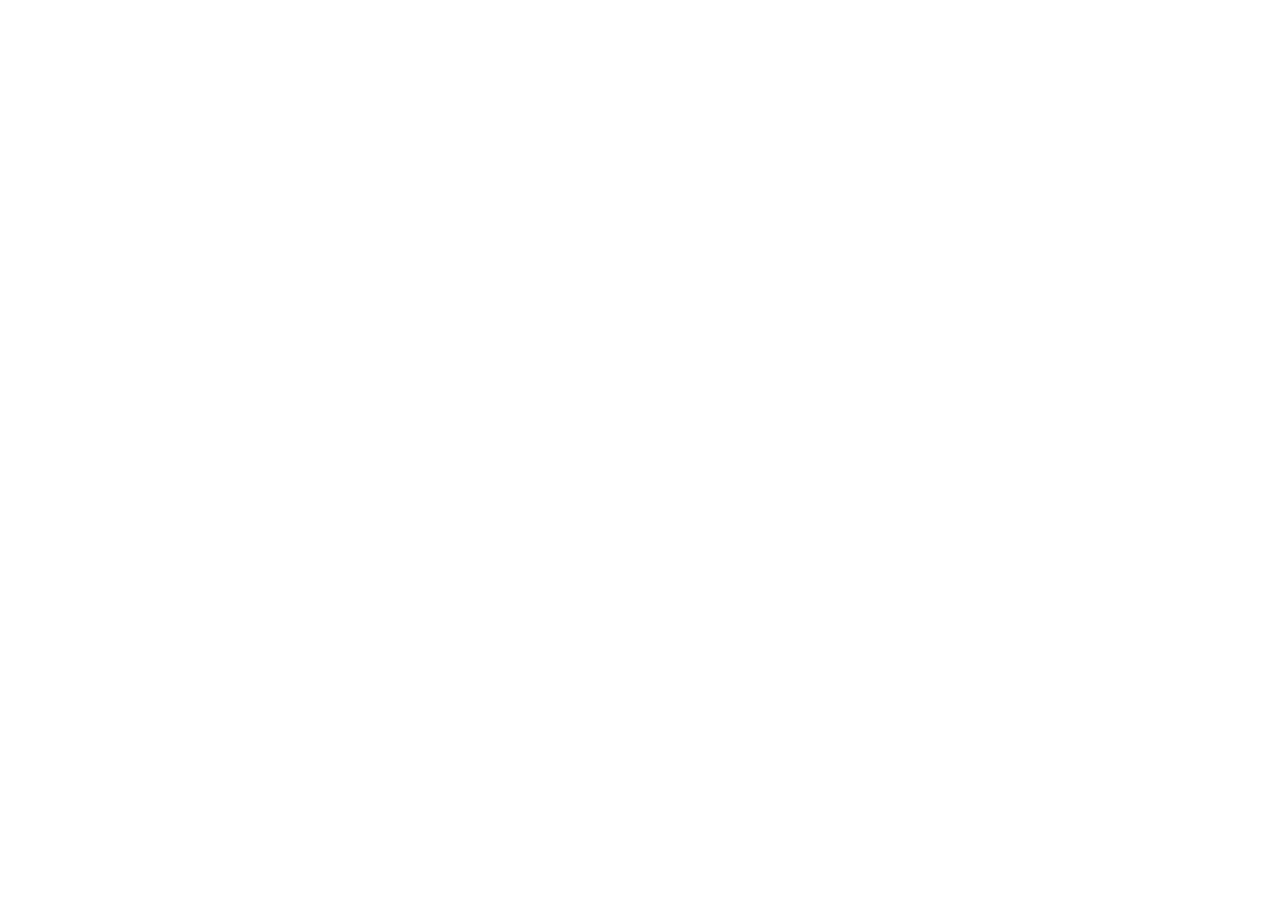
==== index.html @ b4a1689c "Initiate basic login page structure" ====
<!DOCTYPE html>
<html lang="en">
<head>
    <meta charset="UTF-8">
    <meta name="viewport" content="width=device-width, initial-scale=1.0">
    <title>Sign In</title>
</head>
<body>
    
</body>
</html>
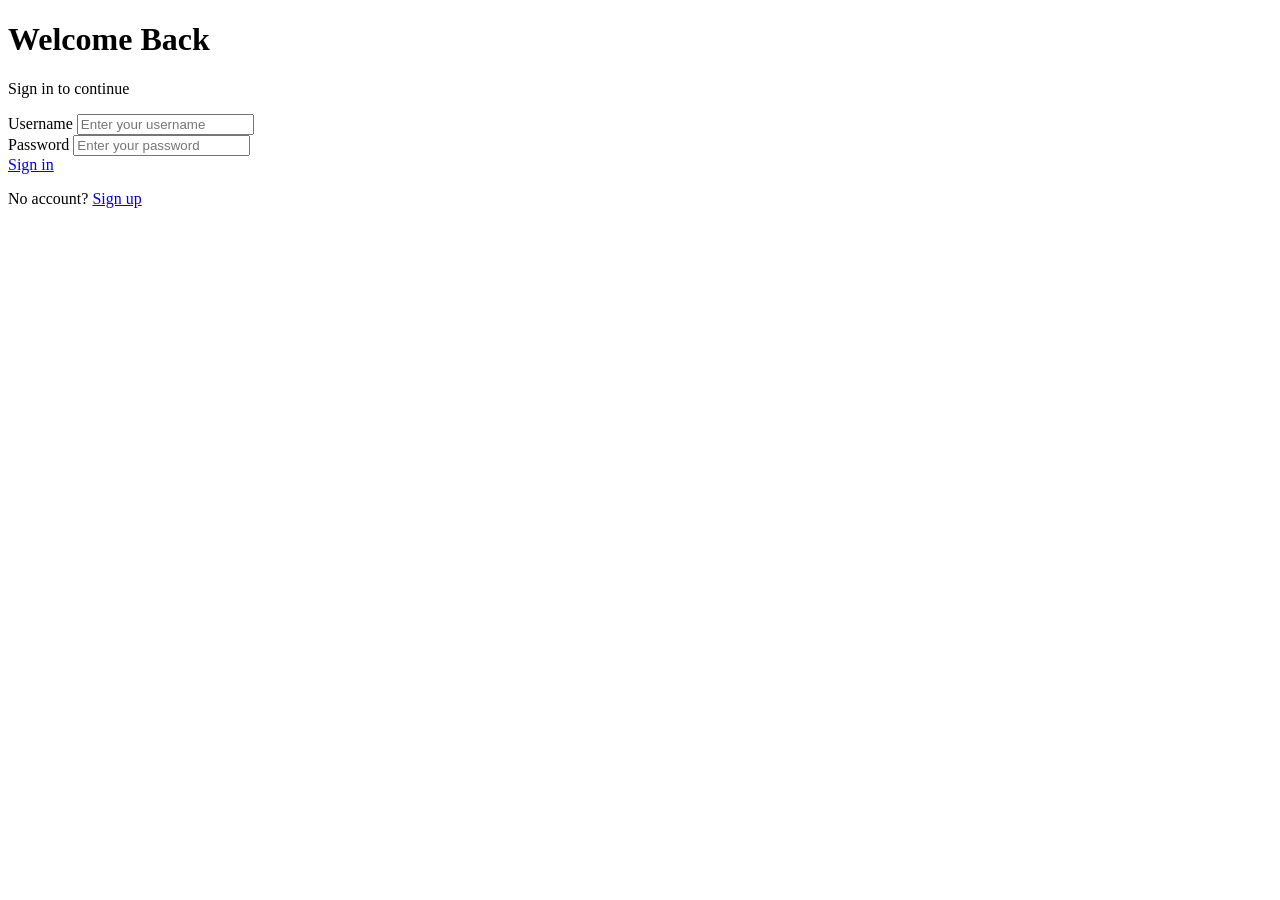
==== commit f1dceb23: "Add login page structure" ====
--- a/index.html
+++ b/index.html
@@ -1,11 +1,47 @@
-<!DOCTYPE html>
+<!doctype html>
 <html lang="en">
-<head>
-    <meta charset="UTF-8">
-    <meta name="viewport" content="width=device-width, initial-scale=1.0">
+  <head>
+    <meta charset="UTF-8" />
+    <meta name="viewport" content="width=device-width, initial-scale=1.0" />
     <title>Sign In</title>
-</head>
-<body>
-    
-</body>
-</html>+  </head>
+  <body>
+    <main class="login-box">
+      <h1>Welcome Back</h1>
+      <p class="subtitle">Sign in to continue</p>
+
+      <form>
+        <div class="input-group">
+          <label for="username">Username</label>
+          <input
+            type="text"
+            id="username"
+            name="username"
+            placeholder="Enter your username"
+            autocomplete="username"
+            required
+          />
+        </div>
+
+        <div class="input-group">
+          <label for="password">Password</label>
+          <input
+            type="password"
+            id="password"
+            name="password"
+            placeholder="Enter your password"
+            autocomplete="current-password"
+            required
+          />
+        </div>
+      </form>
+
+      <a href="home.html" class="login-button">Sign in</a>
+
+      <p class="signup-text">
+        No account?
+        <a href="signup.html" class="signup-link">Sign up</a>
+      </p>
+    </main>
+  </body>
+</html>
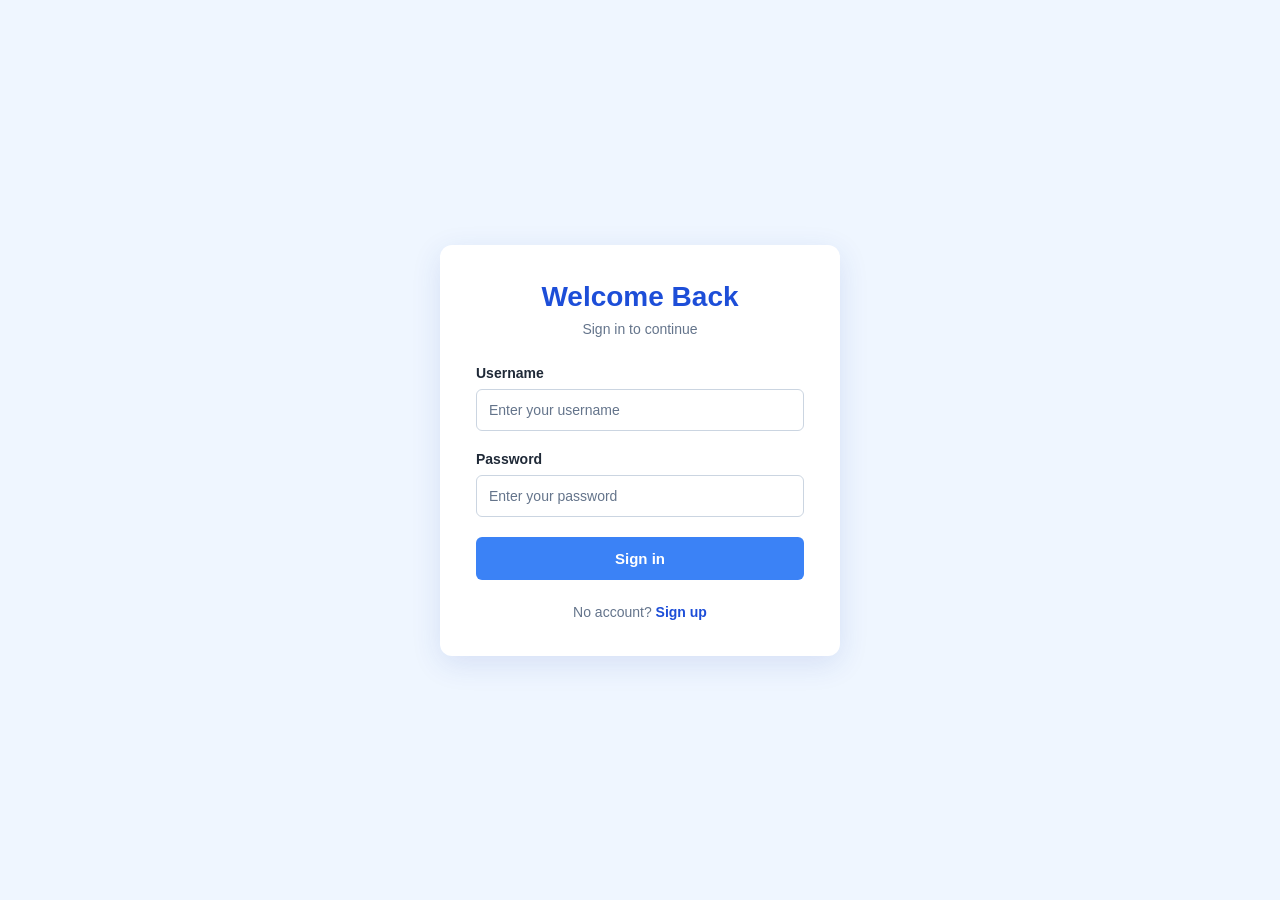
==== commit b57f6cd2: "Style login page" ====
--- a/index.html
+++ b/index.html
@@ -4,6 +4,7 @@
     <meta charset="UTF-8" />
     <meta name="viewport" content="width=device-width, initial-scale=1.0" />
     <title>Sign In</title>
+    <link rel="stylesheet" href="style.css">
   </head>
   <body>
     <main class="login-box">
--- a/style.css
+++ b/style.css
@@ -0,0 +1,136 @@
+/* Color palette */
+:root {
+  --blue-dark: #1d4ed8;
+  --blue-main: #3b82f6;
+  --blue-light: #93c5fd;
+  --blue-pale: #dbeafe;
+  --blue-background: #eff6ff;
+
+  --white: #ffffff;
+  --black: #1f2937;
+  --gray: #64748b;
+  --gray-light: #cbd5e1;
+}
+
+/* General page styling */
+* {
+  box-sizing: border-box;
+}
+
+body {
+  margin: 0;
+  min-height: 100vh;
+  display: flex;
+  justify-content: center;
+  align-items: center;
+  padding: 24px;
+
+  font-family: Arial, Helvetica, sans-serif;
+  color: var(--black);
+  background-color: var(--blue-background);
+}
+
+/* Login card */
+.login-box {
+  width: 100%;
+  max-width: 400px;
+  padding: 36px;
+
+  background-color: var(--white);
+  border-radius: 12px;
+  box-shadow: 0 8px 30px rgba(30, 64, 175, 0.12);
+}
+
+h1 {
+  margin: 0 0 8px;
+  text-align: center;
+  color: var(--blue-dark);
+  font-size: 28px;
+}
+
+.subtitle {
+  margin: 0 0 28px;
+  text-align: center;
+  color: var(--gray);
+  font-size: 14px;
+}
+
+/* Input fields */
+.input-group {
+  margin-bottom: 20px;
+}
+
+.input-group label {
+  display: block;
+  margin-bottom: 8px;
+  font-size: 14px;
+  font-weight: bold;
+}
+
+.input-group input {
+  width: 100%;
+  padding: 12px;
+  border: 1px solid var(--gray-light);
+  border-radius: 6px;
+  font-family: inherit;
+  font-size: 14px;
+  color: var(--black);
+  background-color: var(--white);
+  outline: none;
+}
+
+.input-group input::placeholder {
+  color: var(--gray);
+}
+
+.input-group input:focus {
+  border-color: var(--blue-main);
+  box-shadow: 0 0 0 3px var(--blue-pale);
+}
+
+/* Sign-in button */
+.login-button {
+  display: block;
+  width: 100%;
+  margin-top: 8px;
+  padding: 13px;
+
+  border: none;
+  border-radius: 6px;
+  background-color: var(--blue-main);
+  color: var(--white);
+
+  font-size: 15px;
+  font-weight: bold;
+  text-align: center;
+  text-decoration: none;
+
+  transition:
+    background-color 0.2s,
+    transform 0.2s;
+}
+
+.login-button:hover {
+  background-color: var(--blue-dark);
+  transform: translateY(-1px);
+}
+
+/* Sign-up link */
+.signup-text {
+  margin: 24px 0 0;
+  text-align: center;
+  font-size: 14px;
+  color: var(--gray);
+}
+
+.signup-link {
+  color: var(--blue-dark);
+  font-weight: bold;
+  text-decoration: none;
+  transition: color 0.2s;
+}
+
+.signup-link:hover {
+  color: var(--blue-main);
+  text-decoration: underline;
+}
